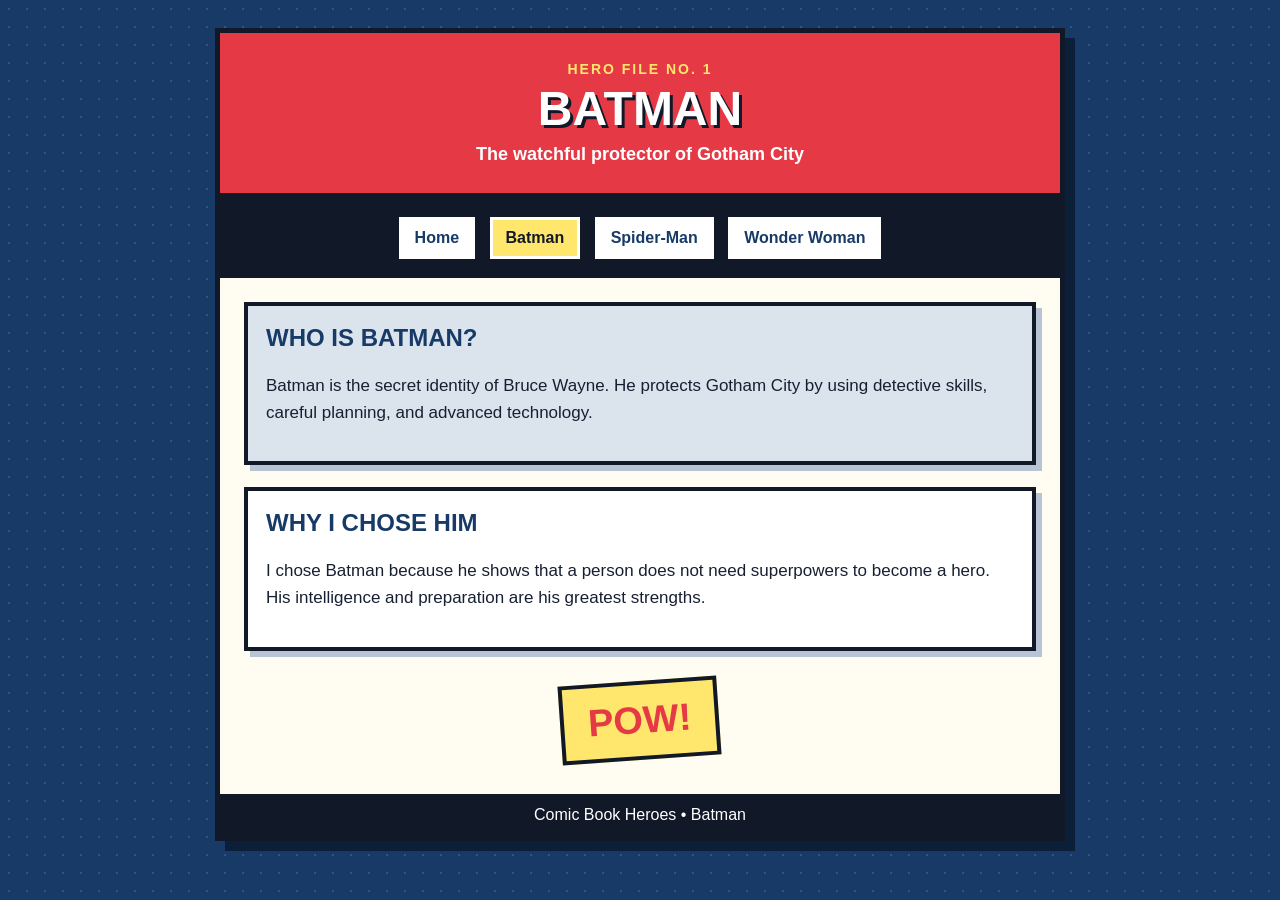
==== batman.html @ c11441a3 "Add files via upload" ====
<!DOCTYPE html>
<html lang="en">
  <head>
    <meta charset="UTF-8">
    <title>Batman | Comic Book Heroes</title>
    <link rel="stylesheet" href="style.css">
  </head>
  <body>
    <div class="page">
      <header>
        <p class="issue-label">HERO FILE NO. 1</p>
        <h1>Batman</h1>
        <p class="subtitle">The watchful protector of Gotham City</p>
      </header>

      <nav>
        <a href="index.html">Home</a>
        <a class="current" href="batman.html">Batman</a>
        <a href="spiderman.html">Spider-Man</a>
        <a href="wonderwoman.html">Wonder Woman</a>
      </nav>

      <main>
        <section class="comic-box dark-box">
          <h2>Who Is Batman?</h2>
          <p>Batman is the secret identity of Bruce Wayne. He protects Gotham City by using detective skills, careful planning, and advanced technology.</p>
        </section>

        <section class="comic-box">
          <h2>Why I Chose Him</h2>
          <p>I chose Batman because he shows that a person does not need superpowers to become a hero. His intelligence and preparation are his greatest strengths.</p>
        </section>

        <p class="sound-effect">POW!</p>
      </main>

      <footer>
        <p>Comic Book Heroes &bull; Batman</p>
      </footer>
    </div>
  </body>
</html>
---- style.css ----
* {
  box-sizing: border-box;
}

body {
  margin: 0;
  background-color: #173b66;
  background-image: radial-gradient(#2f5682 1px, transparent 1px);
  background-size: 18px 18px;
  color: #172033;
  font-family: Arial, Helvetica, sans-serif;
}

.page {
  width: 88%;
  max-width: 850px;
  margin: 28px auto;
  background-color: #fffdf2;
  border: 5px solid #111827;
  box-shadow: 10px 10px 0 #0b2038;
}

header {
  padding: 28px 24px;
  text-align: center;
  background-color: #e63946;
  color: white;
  border-bottom: 5px solid #111827;
}

h1 {
  margin: 4px 0;
  font-size: 48px;
  text-transform: uppercase;
  text-shadow: 3px 3px 0 #111827;
}

.issue-label {
  margin: 0;
  color: #ffe66d;
  font-size: 14px;
  font-weight: bold;
  letter-spacing: 2px;
}

.subtitle {
  margin: 8px 0 0;
  font-size: 18px;
  font-weight: bold;
}

nav {
  padding: 14px;
  text-align: center;
  background-color: #111827;
}

nav a {
  display: inline-block;
  margin: 5px;
  padding: 9px 13px;
  background-color: white;
  color: #173b66;
  border: 3px solid white;
  text-decoration: none;
  font-weight: bold;
}

nav a:hover,
nav a.current {
  background-color: #ffe66d;
  color: #111827;
}

main {
  padding: 24px;
}

.hero-image {
  display: block;
  width: 100%;
  max-height: 380px;
  object-fit: cover;
  border: 5px solid #111827;
  margin-bottom: 22px;
}

.comic-box {
  margin-bottom: 22px;
  padding: 18px;
  background-color: white;
  border: 4px solid #111827;
  box-shadow: 6px 6px 0 #b8c4d6;
}

.comic-box h2 {
  margin-top: 0;
  color: #173b66;
  text-transform: uppercase;
}

.comic-box p,
.comic-box li {
  font-size: 17px;
  line-height: 1.6;
}

.yellow-box {
  background-color: #ffe66d;
}

.red-box {
  background-color: #ffd6d9;
}

.dark-box {
  background-color: #dbe3ed;
}

.sound-effect {
  width: fit-content;
  margin: 30px auto 10px;
  padding: 14px 24px;
  background-color: #ffe66d;
  border: 4px solid #111827;
  color: #e63946;
  font-size: 38px;
  font-weight: bold;
  transform: rotate(-4deg);
}

.blue-effect {
  background-color: #8be0ff;
}

.gold-effect {
  background-color: #ffd447;
  color: #173b66;
}

footer {
  padding: 12px;
  text-align: center;
  background-color: #111827;
  color: white;
}

footer p {
  margin: 0;
}

@media (max-width: 600px) {
  .page {
    width: 94%;
  }

  h1 {
    font-size: 34px;
  }

  nav a {
    display: block;
  }
}
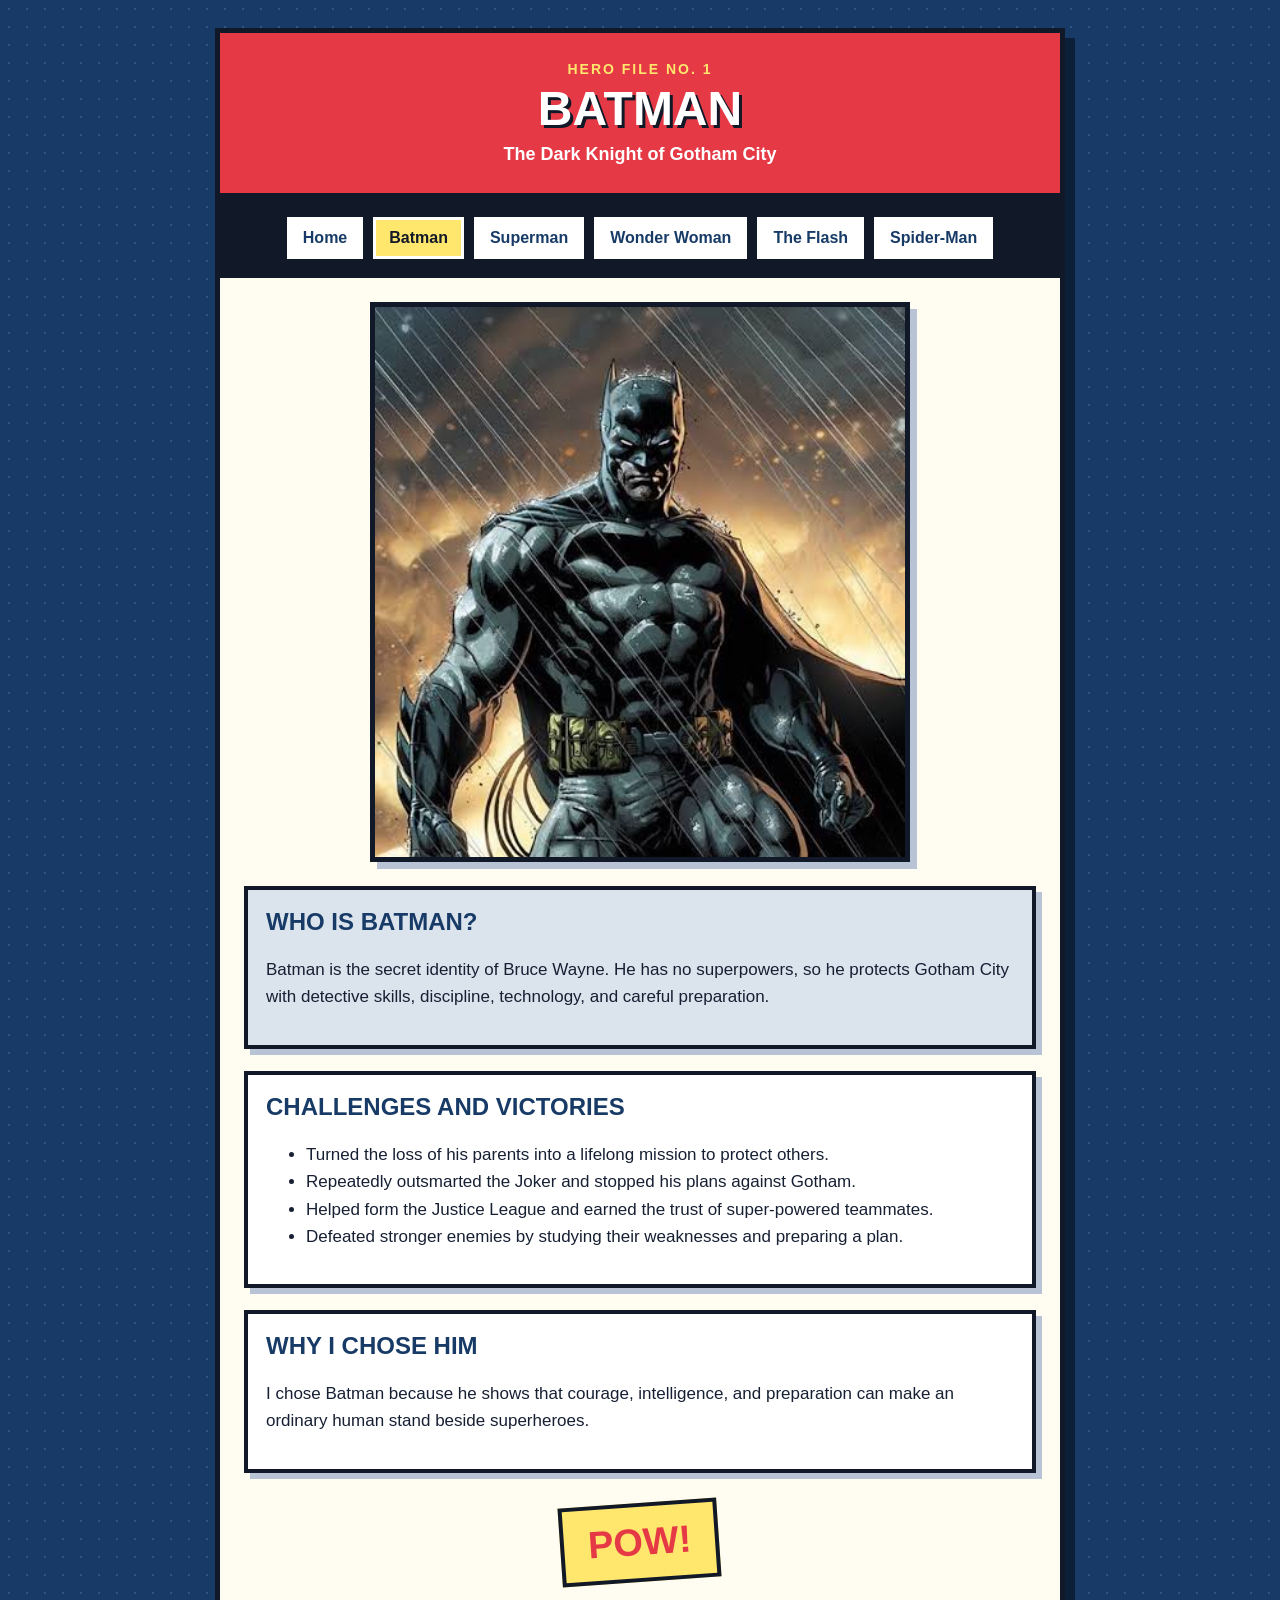
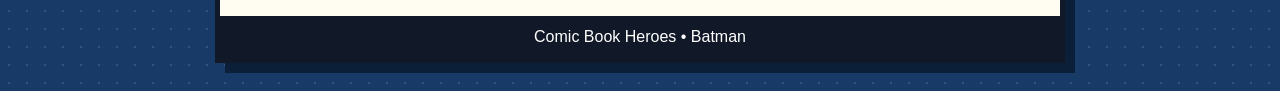
==== commit 4ae422b4: "Add hero pages, photos, and challenges and victories" ====
--- a/batman.html
+++ b/batman.html
@@ -1,42 +1,5 @@
 <!DOCTYPE html>
-<html lang="en">
-  <head>
-    <meta charset="UTF-8">
-    <title>Batman | Comic Book Heroes</title>
-    <link rel="stylesheet" href="style.css">
-  </head>
-  <body>
-    <div class="page">
-      <header>
-        <p class="issue-label">HERO FILE NO. 1</p>
-        <h1>Batman</h1>
-        <p class="subtitle">The watchful protector of Gotham City</p>
-      </header>
-
-      <nav>
-        <a href="index.html">Home</a>
-        <a class="current" href="batman.html">Batman</a>
-        <a href="spiderman.html">Spider-Man</a>
-        <a href="wonderwoman.html">Wonder Woman</a>
-      </nav>
-
-      <main>
-        <section class="comic-box dark-box">
-          <h2>Who Is Batman?</h2>
-          <p>Batman is the secret identity of Bruce Wayne. He protects Gotham City by using detective skills, careful planning, and advanced technology.</p>
-        </section>
-
-        <section class="comic-box">
-          <h2>Why I Chose Him</h2>
-          <p>I chose Batman because he shows that a person does not need superpowers to become a hero. His intelligence and preparation are his greatest strengths.</p>
-        </section>
-
-        <p class="sound-effect">POW!</p>
-      </main>
-
-      <footer>
-        <p>Comic Book Heroes &bull; Batman</p>
-      </footer>
-    </div>
-  </body>
-</html>
+<html lang="en"><head><meta charset="UTF-8"><meta name="viewport" content="width=device-width, initial-scale=1.0"><title>Batman | Comic Book Heroes</title><link rel="stylesheet" href="style.css"></head>
+<body><div class="page"><header><p class="issue-label">HERO FILE NO. 1</p><h1>Batman</h1><p class="subtitle">The Dark Knight of Gotham City</p></header>
+<nav><a href="index.html">Home</a><a class="current" href="batman.html">Batman</a><a href="superman.html">Superman</a><a href="wonderwoman.html">Wonder Woman</a><a href="flash.html">The Flash</a><a href="spiderman.html">Spider-Man</a></nav>
+<main><img class="profile-image" src="batman.jpg" alt="Batman standing in Gotham City"><section class="comic-box dark-box"><h2>Who Is Batman?</h2><p>Batman is the secret identity of Bruce Wayne. He has no superpowers, so he protects Gotham City with detective skills, discipline, technology, and careful preparation.</p></section><section class="comic-box"><h2>Challenges and Victories</h2><ul><li>Turned the loss of his parents into a lifelong mission to protect others.</li><li>Repeatedly outsmarted the Joker and stopped his plans against Gotham.</li><li>Helped form the Justice League and earned the trust of super-powered teammates.</li><li>Defeated stronger enemies by studying their weaknesses and preparing a plan.</li></ul></section><section class="comic-box"><h2>Why I Chose Him</h2><p>I chose Batman because he shows that courage, intelligence, and preparation can make an ordinary human stand beside superheroes.</p></section><p class="sound-effect">POW!</p></main><footer><p>Comic Book Heroes &bull; Batman</p></footer></div></body></html>
--- a/style.css
+++ b/style.css
@@ -53,6 +53,9 @@
   padding: 14px;
   text-align: center;
   background-color: #111827;
+  position: sticky;
+  top: 0;
+  z-index: 5;
 }
 
 nav a {
@@ -85,6 +88,27 @@
   margin-bottom: 22px;
 }
 
+.banner-image {
+  max-height: 300px;
+}
+
+.profile-image {
+  display: block;
+  width: 100%;
+  max-width: 540px;
+  max-height: 560px;
+  margin: 0 auto 24px;
+  object-fit: cover;
+  object-position: top center;
+  border: 5px solid #111827;
+  box-shadow: 7px 7px 0 #b8c4d6;
+}
+
+.wide-image {
+  max-width: 100%;
+  max-height: 420px;
+}
+
 .comic-box {
   margin-bottom: 22px;
   padding: 18px;
@@ -115,6 +139,50 @@
 
 .dark-box {
   background-color: #dbe3ed;
+}
+
+.blue-box {
+  background-color: #dff3ff;
+}
+
+.dc-box {
+  background-color: #dff3ff;
+  border-color: #173b66;
+  box-shadow: 6px 6px 0 #e63946;
+}
+
+.debate-label {
+  margin: 0 0 5px;
+  color: #e63946;
+  font-size: 14px;
+  font-weight: bold;
+  letter-spacing: 2px;
+}
+
+.opinion-note,
+.superman-box {
+  border-left: 8px solid #e63946;
+}
+
+.dc-box {
+  background-color: #dff3ff;
+  border-color: #173b66;
+  box-shadow: 6px 6px 0 #e63946;
+}
+
+.debate-label {
+  margin: 0 0 5px;
+  color: #e63946;
+  font-size: 14px;
+  font-weight: bold;
+  letter-spacing: 2px;
+}
+
+.opinion-note {
+  padding: 10px;
+  background-color: white;
+  border-left: 6px solid #ffe66d;
+  font-weight: bold;
 }
 
 .sound-effect {
@@ -138,6 +206,11 @@
   color: #173b66;
 }
 
+.flash-effect {
+  background-color: #e63946;
+  color: #ffe66d;
+}
+
 footer {
   padding: 12px;
   text-align: center;
